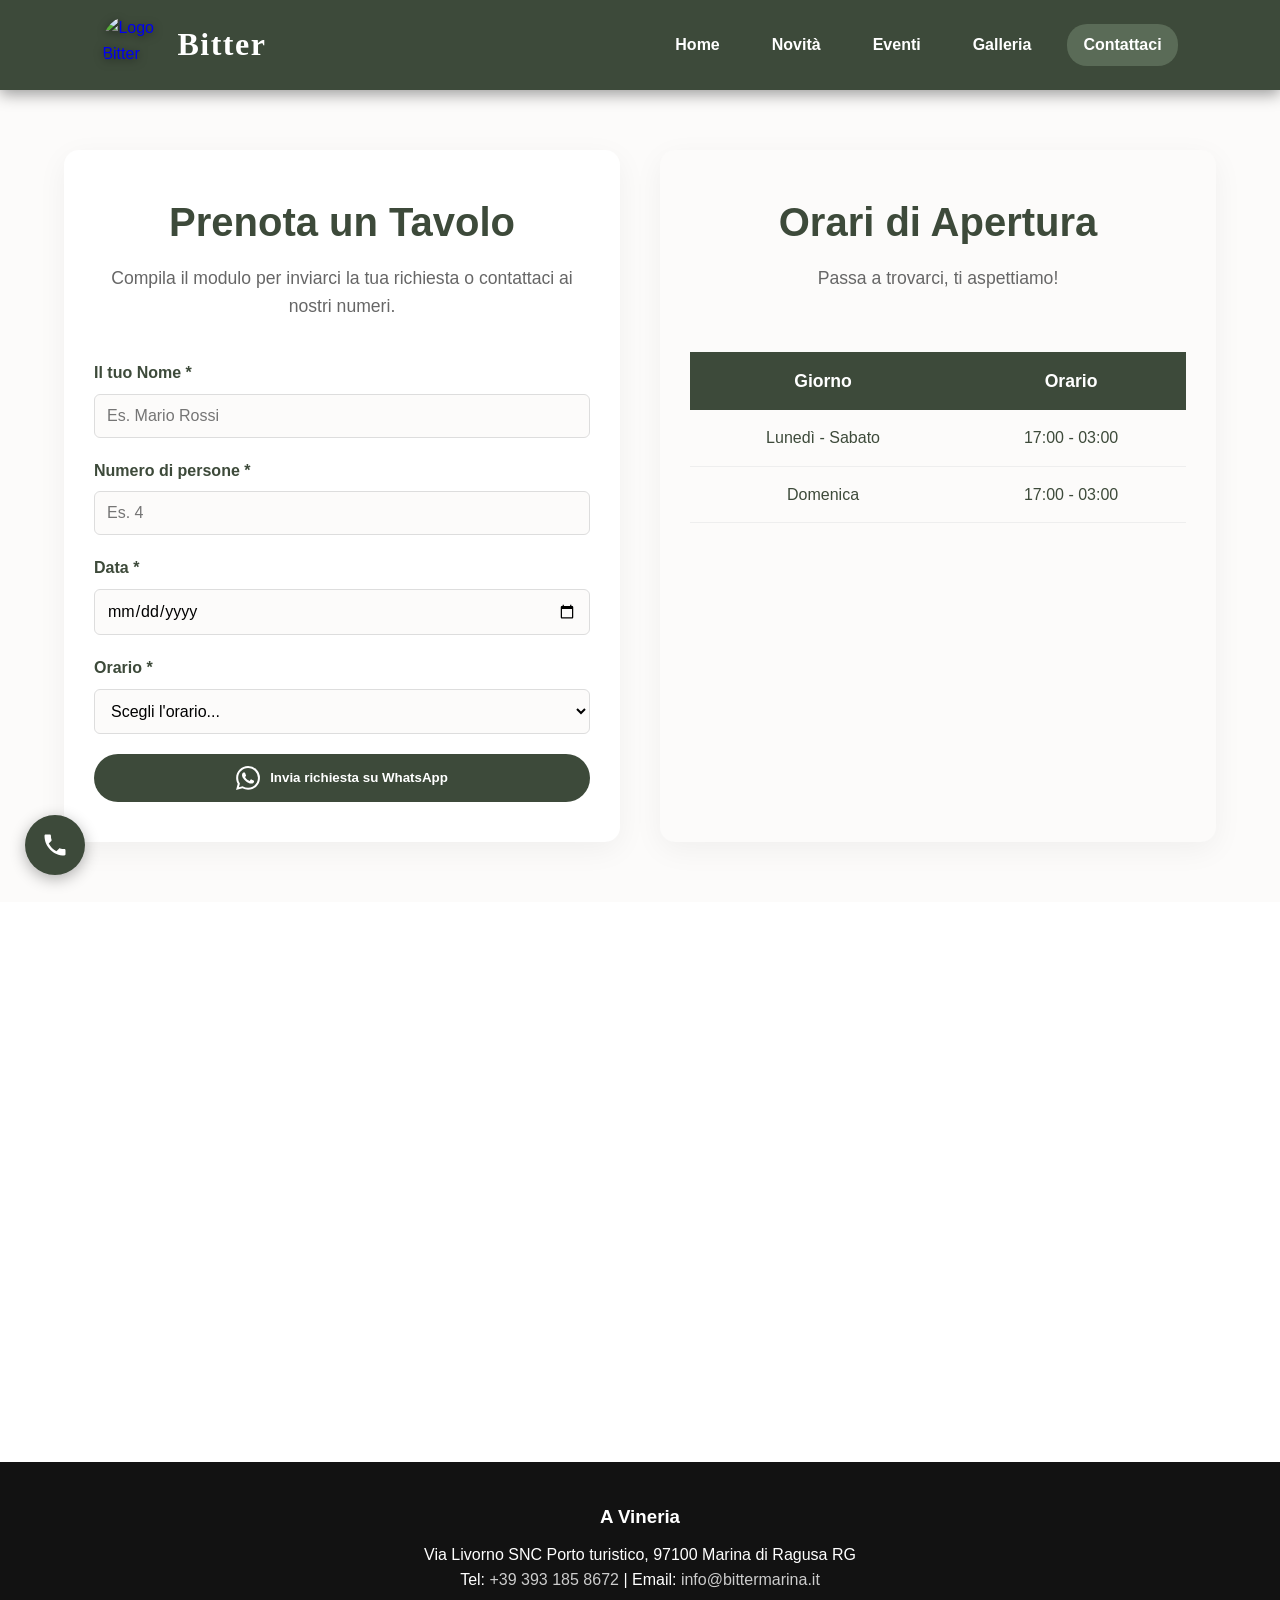
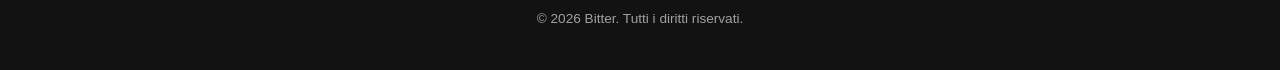
==== contatti.html @ 9932747b "ZoomEdit" ====
<!DOCTYPE html>
<html lang="it">

<head>
    <meta charset="UTF-8">
    <meta name="viewport" content="width=device-width, initial-scale=1.0">

    <title>Contatti | Bitter Marina di Ragusa</title>
    <meta name="description" content="Prenota il tuo tavolo o richiedi informazioni da Bitter a Marina di Ragusa.">
    <link rel="icon" href="img/icon.png" type="image/png">

    <link rel="stylesheet" href="style.css">
    <script src="script.js" defer></script>
</head>

<body>

    <header class="slim-header">
        <div class="header-overlay">
            <a href="index.html" class="logo-container" style="text-decoration: none;">
                <img src="img/logo.png" alt="Logo Bitter" class="logo" width="50" height="50">
                <h1>Bitter</h1>
            </a>

            <nav id="main-nav" role="navigation" aria-label="Menu principale">
                <a href="index.html">Home</a>
                <a href="index.html#novita">Novità</a>
                <a href="eventi.html">Eventi</a>
                <a href="index.html#galleria">Galleria</a>
                <a href="contatti.html" class="nav-highlight">Contattaci</a>
            </nav>
        </div>
    </header>

    <main id="main-content">

        <div class="contact-layout">
            <!-- SEZIONE CONTATTI & MODULO -->
            <section class="contact-section fade-in">
                <h2>Prenota un Tavolo</h2>
                <p class="section-subtitle">Compila il modulo per inviarci la tua richiesta o contattaci ai nostri
                    numeri.</p>

                <form id="wa-form" class="contact-form">
                    <div class="input-group">
                        <label for="wa-nome">Il tuo Nome *</label>
                        <input type="text" id="wa-nome" placeholder="Es. Mario Rossi" required aria-required="true">
                    </div>

                    <div class="input-group">
                        <label for="wa-persone">Numero di persone *</label>
                        <input type="number" id="wa-persone" min="1" max="20" placeholder="Es. 4" required
                            aria-required="true">
                    </div>

                    <div class="input-group">
                        <label for="wa-data">Data *</label>
                        <input type="date" id="wa-data" required aria-required="true">
                    </div>

                    <div class="input-group">
                        <label for="wa-orario">Orario *</label>
                        <select id="wa-orario" required aria-required="true">
                            <option value="" disabled selected>Scegli l'orario...</option>
                            <option value="17:00">17:00</option>
                            <option value="17:30">17:30</option>
                            <option value="18:00">18:00</option>
                            <option value="18:30">18:30</option>
                            <option value="19:00">19:00</option>
                            <option value="19:30">19:30</option>
                            <option value="20:00">20:00</option>
                            <option value="20:30">20:30</option>
                            <option value="21:00">21:00</option>
                            <option value="21:30">21:30</option>
                            <option value="22:00">22:00</option>
                            <option value="22:30">22:30</option>
                            <option value="23:00">23:00</option>
                            <option value="23:30">23:30</option>
                            <option value="00:00">00:00</option>
                            <option value="00:30">00:30</option>
                            <option value="01:00">01:00</option>
                            <option value="01:30">01:30</option>
                            <option value="02:00">02:00</option>
                            <option value="02:30">02:30</option>
                        </select>
                    </div>

                    <button type="submit" class="btn wa-btn">
                        <svg viewBox="0 0 24 24" width="24" height="24" fill="currentColor" aria-hidden="true">
                            <path
                                d="M17.472 14.382c-.297-.149-1.758-.867-2.03-.967-.273-.099-.471-.148-.67.15-.197.297-.767.966-.94 1.164-.173.199-.347.223-.644.075-.297-.15-1.255-.463-2.39-1.475-.883-.788-1.48-1.761-1.653-2.059-.173-.297-.018-.458.13-.606.134-.133.298-.347.446-.52.149-.174.198-.298.298-.497.099-.198.05-.371-.025-.52-.075-.149-.669-1.612-.916-2.207-.242-.579-.487-.5-.669-.51a12.8 12.8 0 0 0-.57-.01c-.198 0-.52.074-.792.372-.272.297-1.04 1.016-1.04 2.479 0 1.462 1.065 2.875 1.213 3.074.149.198 2.096 3.2 5.077 4.487.709.306 1.262.489 1.694.625.712.227 1.36.195 1.871.118.571-.085 1.758-.719 2.006-1.413.248-.694.248-1.289.173-1.413-.074-.124-.272-.198-.57-.347m-5.421 7.403h-.004a9.87 9.87 0 0 1-5.031-1.378l-.361-.214-3.741.982.998-3.648-.235-.374a9.86 9.86 0 0 1-1.51-5.26c.001-5.45 4.436-9.884 9.888-9.884 2.64 0 5.122 1.03 6.988 2.898a9.825 9.825 0 0 1 2.893 6.994c-.003 5.45-4.437 9.884-9.885 9.884m8.413-18.297A11.815 11.815 0 0 0 12.05 0C5.495 0 .16 5.335.157 11.892c0 2.096.547 4.142 1.588 5.945L.057 24l6.305-1.654a11.882 11.882 0 0 0 5.683 1.448h.005c6.554 0 11.89-5.335 11.893-11.893a11.821 11.821 0 0 0-3.48-8.413Z" />
                        </svg>
                        Invia richiesta su WhatsApp
                    </button>
                </form>
            </section>

            <!-- SEZIONE ORARI -->
            <section class="orari-section fade-in">
                <h2>Orari di Apertura</h2>
                <p class="section-subtitle">Passa a trovarci, ti aspettiamo!</p>

                <div class="table-container">
                    <table class="orari-table">
                        <thead>
                            <tr>
                                <th>Giorno</th>
                                <th>Orario</th>
                            </tr>
                        </thead>
                        <tbody>
                            <tr>
                                <td>Lunedì - Sabato</td>
                                <td>17:00 - 03:00</td>
                            </tr>
                            <tr>
                                <td>Domenica</td>
                                <td>17:00 - 03:00</td>
                            </tr>
                        </tbody>
                    </table>
                </div>
            </section>
        </div>

        <!-- Modale per gli avvisi -->
        <div id="custom-alert" class="modal-overlay" style="display: none;">
            <div class="modal-content">
                <h3 id="alert-title">Attenzione</h3>
                <p id="alert-message">Messaggio qui</p>
                <button id="close-alert" class="btn">Chiudi</button>
            </div>
        </div>

        <section class="map-section">
            <iframe src="https://www.google.com/maps?q=Via+Livorno+SNC+Porto+turistico,+97100+Marina+di+Ragusa+RG&output=embed"
                width="100%" height="400" style="border:0; display: block;" allowfullscreen="" loading="lazy"
                referrerpolicy="no-referrer-when-downgrade"
                title="Mappa posizione A Vineria, Via Livorno SNC Porto turistico, Marina di Ragusa">
            </iframe>
        </section>
    </main>

    <footer>
        <h3>A Vineria</h3>
        <p>Via Livorno SNC Porto turistico, 97100 Marina di Ragusa RG</p>
        <p>Tel: <a href="tel:+393931858672">+39 393 185 8672</a> | Email: <a
                href="mailto:info@bittermarina.it">info@bittermarina.it</a></p>
        <p class="copyright">© <span id="year"></span> Bitter. Tutti i diritti riservati.</p>
    </footer>

    <a href="tel:+393931858672" class="tel-floating" aria-label="Chiamaci ora">
        <svg viewBox="0 0 24 24" width="28" height="28" fill="currentColor">
            <path
                d="M6.62 10.79c1.44 2.83 3.76 5.14 6.59 6.59l2.2-2.2c.27-.27.67-.36 1.02-.24 1.12.37 2.33.57 3.57.57.55 0 1 .45 1 1V20c0 .55-.45 1-1 1-9.39 0-17-7.61-17-17 0-.55.45-1 1-1h3.5c.55 0 1 .45 1 1 0 1.25.2 2.45.57 3.57.11.35.03.74-.25 1.02l-2.2 2.2z" />
        </svg>
    </a>
</body>
<script>
    function setResponsiveZoom() {
        // Controlla se la larghezza dello schermo è quella di un mobile
        if (window.innerWidth <= 768) {
            document.body.style.transform = "scale(0.75)";
            document.body.style.transformOrigin = "0 0";
            // Aumenta la larghezza per compensare la riduzione dello zoom
            document.body.style.width = "133.33%";
        } else {
            // Ripristina per desktop
            document.body.style.transform = "none";
            document.body.style.width = "100%";
        }
    }

    // Esegue al caricamento e al ridimensionamento
    window.addEventListener('resize', setResponsiveZoom);
    window.addEventListener('load', setResponsiveZoom);
</script>
<script>document.getElementById('year').textContent = new Date().getFullYear();</script>
<script src="script.js" defer></script>
</html>
---- style.css ----
@view-transition {
    navigation: auto;
}

::view-transition-old(root) {
    animation: fade-out .25s ease;
}

::view-transition-new(root) {
    animation: fade-in .50s ease;
}

@keyframes fade-in {
    from {
        opacity: 0;
    }

    to {
        opacity: 1;
    }
}

@keyframes fade-out {
    from {
        opacity: 1;
    }

    to {
        opacity: 0;
    }
}

:root {
    --primary: #3d4a3a;
    --primary-hover: #2d382b;
    --secondary: #5a6b57;
    --secondary-hover: #465443;
    --bg-color: #fcfbfa;
    --text-dark: #3d4a3a;
    --whatsapp: #25D366;
    --whatsapp-hover: #128C7E;
}

html {
    scroll-behavior: smooth;
}

* {
    margin: 0;
    padding: 0;
    box-sizing: border-box;
    font-family: 'Segoe UI', Tahoma, Geneva, Verdana, sans-serif;
}

body {
    background-color: var(--bg-color);
    color: var(--text-dark);
    line-height: 1.6;
    overflow-x: hidden;
}

/* --- BARRA DI NAVIGAZIONE --- */
.header-overlay {
    position: fixed;
    top: 0;
    left: 0;
    width: 100%;
    padding: 15px 8%;
    display: flex;
    justify-content: space-between;
    align-items: center;
    background: var(--primary);
    backdrop-filter: blur(10px);
    z-index: 1000;
    box-shadow: 0 4px 15px rgba(0, 0, 0, 0.4);
    transition: all 0.3s ease;
}

.logo-container {
    display: flex;
    align-items: center;
    gap: 15px;
    z-index: 1001;
}

header img.logo {
    height: 60px;
    width: auto;
    object-fit: contain;
    filter: drop-shadow(0px 2px 4px rgba(0, 0, 0, 0.5));
    border-radius: 50%;
}

header h1 {
    color: #fff;
    font-size: clamp(1.2rem, 3vw, 2rem);
    font-weight: 700;
    letter-spacing: 1.5px;
    font-family: Georgia, 'Times New Roman', Times, serif;
}

nav {
    display: flex;
    align-items: center;
}

nav a {
    position: relative;
    margin-left: 20px;
    padding: 8px 16px;
    border-radius: 20px;
    color: #fff;
    text-decoration: none;
    font-weight: 600;
    transition: transform 0.3s ease, color 0.3s ease;
}

nav a::before {
    content: "";
    position: absolute;
    inset: 0;
    background: var(--secondary);
    border-radius: inherit;
    opacity: 0;
    transform: scale(0.85);
    transition: opacity 0.3s ease, transform 0.3s ease;
    z-index: -1;
}

nav a:hover {
    color: white;
    transform: scale(0.95);
}

nav a:hover::before,
.nav-highlight::before {
    opacity: 1;
    transform: scale(1);
}

.nav-highlight::before {
    background: var(--secondary);
}

/* --- HERO SECTION --- */
.main-header {
    width: 100%;
    min-height: 70vh;
    background: linear-gradient(rgba(0, 0, 0, 0.7), rgba(0, 0, 0, 0.5)), url('img/header.jpg') center/cover no-repeat;
    position: relative;
    display: flex;
    flex-direction: column;
    padding-top: 100px;
}

.slim-header {
    min-height: 10vh;
}

.hero-content {
    flex: 1;
    display: flex;
    flex-direction: column;
    justify-content: center;
    align-items: center;
    text-align: center;
    padding: 40px 5%;
    color: white;
}

.split-layout {
    display: flex;
    flex-direction: row;
    align-items: center;
    justify-content: space-between;
    max-width: 1200px;
    margin: 0 auto;
    width: 100%;
    gap: 3rem;
}

.hero-text {
    flex: 1;
    text-align: left;
    display: flex;
    flex-direction: column;
    align-items: flex-start;
}

.hero-text h2 {
    font-size: clamp(2.2rem, 5vw, 3.5rem);
    text-shadow: 2px 2px 10px rgba(0, 0, 0, 0.8);
    margin-bottom: 15px;
    font-family: Georgia, serif;
    line-height: 1.2;
}

.hero-text p {
    font-size: clamp(1rem, 2vw, 1.2rem);
    text-shadow: 1px 1px 5px rgba(0, 0, 0, 0.8);
    max-width: 600px;
    margin-bottom: 30px;
}

.booking-link {
    display: inline-block;
    transition: transform 0.3s ease;
}

.booking-link:hover {
    transform: scale(1.02);
}

.booking-img {
    max-width: 100%;
    height: auto;
    border-radius: 12px;
    box-shadow: 0 4px 15px rgba(0, 0, 0, 0.2);
}

.hero-icons {
    flex: 1;
    display: flex;
    flex-direction: column;
    gap: 1.8rem;
    align-items: center;
    width: 100%;
}

.hero-icon-link {
    display: flex;
    align-items: center;
    gap: 1.5rem;
    text-decoration: none;
    color: var(--bg-color);
    font-size: clamp(1rem, 2vw, 1.4rem);
    font-weight: bold;
    background: rgba(28, 28, 28, 0.7);
    padding: 1rem 2rem;
    border-radius: 50px;
    width: 100%;
    max-width: 350px;
    transition: all 0.3s ease;
    border: 1px solid var(--secondary);
}

.hero-icon-link:hover {
    transform: translateY(-5px);
    background: var(--primary);
    box-shadow: 0 8px 20px rgba(0, 0, 0, 0.3);
}

.hero-icon-link img {
    width: 50px;
    height: 50px;
    border-radius: 50%;
    object-fit: cover;
}

/* --- MODALE E BOTTONI --- */
.modal-overlay {
    position: fixed;
    top: 0;
    left: 0;
    width: 100%;
    height: 100%;
    background: rgba(0, 0, 0, 0.7);
    display: flex;
    justify-content: center;
    align-items: center;
    z-index: 2000;
}

.modal-content {
    background: white;
    padding: 30px;
    border-radius: 15px;
    text-align: center;
    max-width: 400px;
    width: 90%;
    box-shadow: 0 10px 30px rgba(0, 0, 0, 0.3);
    animation: fade-in 0.3s ease;
}

.modal-content h3 {
    color: var(--primary);
    margin-bottom: 15px;
}

.modal-content button {
    margin-top: 20px;
    width: 100%;
}

.btn {
    padding: 12px 28px;
    background: var(--primary);
    color: #fff;
    text-decoration: none;
    border-radius: 30px;
    font-weight: bold;
    display: inline-flex;
    justify-content: center;
    align-items: center;
    gap: 10px;
    border: none;
    cursor: pointer;
    transition: background 0.3s, transform 0.2s;
}

.btn:hover {
    transform: translateY(-3px);
}

.hero-btn {
    background: var(--secondary);
    color: var(--text-dark);
    font-size: 1.1rem;
}

.hero-btn:hover {
    background: var(--secondary-hover);
    color: #fff;
}

/* --- SEZIONI GENERICHE --- */
section {
    padding: 80px 5%;
    text-align: center;
    background: white;
}

section:nth-of-type(even) {
    background: var(--bg-color);
}

section h2 {
    color: var(--primary);
    font-size: clamp(1.8rem, 4vw, 2.5rem);
    margin-bottom: 10px;
}

.section-subtitle {
    color: #666;
    margin-bottom: 40px;
    font-size: clamp(1rem, 2vw, 1.1rem);
}

.services-grid,
.news-container {
    display: flex;
    gap: 30px;
    justify-content: center;
    flex-wrap: wrap;
}

.news-container {
    align-items: stretch;
}

.poster-wrapper {
    width: 100%;
    height: 380px;
    overflow: hidden;
    background-color: #1a1a1a;
}

.service-card,
.news-card {
    background: var(--bg-color);
    padding: 30px 20px;
    border-radius: 12px;
    flex: 1 1 300px;
    max-width: 400px;
    box-shadow: 0 4px 15px rgba(0, 0, 0, 0.05);
    transition: transform 0.3s ease, box-shadow 0.3s ease;
    border: 1px solid #eee;
}

.service-card:hover,
.news-card:hover {
    transform: translateY(-8px);
    box-shadow: 0 10px 25px rgba(0, 0, 0, 0.1);
}

.news-card {
    padding: 0;
    background: white;
    text-align: left;
    height: 100%;
    display: flex;
    flex-direction: column;
}

.service-icon {
    font-size: 3rem;
    margin-bottom: 15px;
}

.service-card h3 {
    color: var(--primary);
    margin-bottom: 10px;
}

.service-header {
    display: flex;
    gap: 20px;
    align-items: center;
    justify-content: center;
}

.event-poster {
    width: 100%;
    height: 100%;
    object-fit: cover;
    object-position: center top;
}

.news-details {
    padding: 25px;
    flex-grow: 1;
}

.news-date {
    display: inline-block;
    background: var(--secondary);
    color: white;
    font-size: 0.8rem;
    font-weight: bold;
    padding: 5px 12px;
    border-radius: 20px;
    margin-bottom: 10px;
    text-transform: uppercase;
}

.news-details h3 {
    font-size: 1.4rem;
    color: var(--primary);
    margin-bottom: 10px;
}

/* --- GALLERIA --- */
.slider-container {
    position: relative;
    display: flex;
    align-items: center;
    max-width: 100%;
    margin: 40px auto 0 auto;
}

.slider-wrapper {
    overflow: hidden;
    width: 100%;
    padding: 10px 0;
}

.slider-track {
    display: flex;
    gap: 20px;
    transition: transform 0.5s cubic-bezier(0.25, 1, 0.5, 1);
}

.slider-track img {
    width: calc((100% - 60px) / 4);
    flex-shrink: 0;
    height: 300px;
    object-fit: cover;
    border-radius: 12px;
    transition: transform 0.3s ease, box-shadow 0.3s ease;
}

.slider-track img:hover {
    transform: scale(1.03);
    box-shadow: 0 10px 20px rgba(0, 0, 0, 0.15);
}

.slider-btn {
    background: var(--primary);
    color: white;
    border: none;
    width: 45px;
    height: 45px;
    cursor: pointer;
    border-radius: 50%;
    position: absolute;
    z-index: 10;
    display: grid;
    place-items: center;
    box-shadow: 0 4px 10px rgba(0, 0, 0, 0.2);
}

.prev-btn {
    left: -15px;
}

.next-btn {
    right: -15px;
}

/* --- CONTATTI E ORARI --- */
.contact-layout {
    display: flex;
    flex-wrap: wrap;
    gap: 40px;
    padding: 60px 5%;
    justify-content: center;
    align-items: stretch;
}

.contact-section,
.orari-section {
    flex: 1 1 320px;
    max-width: 600px;
    text-align: center;
    background: white;
    padding: 40px 30px;
    border-radius: 15px;
    box-shadow: 0 8px 30px rgba(0, 0, 0, 0.05);
    display: flex;
    flex-direction: column;
}

.input-group {
    margin-bottom: 20px;
    text-align: left;
}

.input-group label {
    display: block;
    margin-bottom: 8px;
    font-weight: 600;
}

.input-group input,
.input-group select,
.input-group textarea {
    width: 100%;
    padding: 12px;
    border: 1px solid #ddd;
    border-radius: 6px;
    font-size: 1rem;
    background: var(--bg-color);
}

.input-group input:focus,
.input-group select:focus,
.input-group textarea:focus {
    outline: none;
    border-color: var(--primary);
    background: white;
}

.wa-btn {
    width: 100%;
    background: var(--primary);
    margin-top: auto;
}

.wa-btn:hover {
    background: var(--primary-hover);
}

.orari-table {
    width: 100%;
    border-collapse: collapse;
    margin-top: 20px;
}

.orari-table th {
    background-color: var(--primary);
    color: white;
    padding: 15px;
    font-size: 1.1rem;
}

.orari-table td {
    padding: 15px;
    border-bottom: 1px solid #eee;
    font-weight: 500;
}

.closed-day td {
    color: #b93a3a;
    font-weight: bold;
}

/* --- PAGINA MENU --- */
.menu-page {
    padding-top: 130px;
    padding-bottom: 4rem;
    max-width: 1250px;
    margin: 0 auto;
    background-color: transparent;
    padding-left: 5%;
    padding-right: 5%;
}

.menu-intro {
    text-align: center;
    background: rgba(255, 255, 255, 0.9);
    padding: 2.5rem 2rem;
    margin-bottom: 3.5rem;
    border-radius: 20px;
    box-shadow: 0 10px 30px rgba(0, 0, 0, 0.03);
    backdrop-filter: blur(10px);
}

.menu-intro h2 {
    font-size: clamp(2.2rem, 5vw, 3.2rem);
    color: var(--primary);
    margin-bottom: 0.5rem;
    font-family: Georgia, 'Times New Roman', Times, serif;
    letter-spacing: 1px;
    text-transform: uppercase;
}

.service-cover-note {
    font-size: 1.15rem;
    font-style: italic;
    color: var(--secondary);
    position: relative;
    display: inline-block;
    padding-bottom: 5px;
}

.service-cover-note::after {
    content: '';
    position: absolute;
    bottom: 0;
    left: 50%;
    transform: translateX(-50%);
    width: 50px;
    height: 2px;
    background: var(--secondary);
    border-radius: 2px;
}

.menu-category {
    margin-bottom: 4rem;
    padding: 2.5rem;
    border-radius: 20px;
    background: #ffffff;
    box-shadow: 0 15px 35px rgba(0, 0, 0, 0.04);
    border: 1px solid rgba(61, 74, 58, 0.08);
    position: relative;
}

.category-title {
    font-size: 2rem;
    color: var(--primary);
    padding-bottom: 1rem;
    margin-bottom: 1rem;
    text-align: left;
    font-family: Georgia, serif;
    position: relative;
    display: inline-block;
}

.category-title::after {
    content: '';
    position: absolute;
    bottom: 0;
    left: 0;
    width: 100%;
    height: 3px;
    background: linear-gradient(90deg, var(--primary) 0%, transparent 100%);
    border-radius: 3px;
}

.category-description {
    color: #666;
    margin-bottom: 2.5rem;
    text-align: left;
    font-size: 1.05rem;
    max-width: 800px;
    line-height: 1.7;
}

.menu-grid {
    display: grid;
    grid-template-columns: repeat(auto-fit, minmax(280px, 1fr));
    gap: 2rem;
}

.menu-card {
    background-color: #ffffff;
    border-radius: 16px;
    overflow: hidden;
    box-shadow: 0 8px 20px rgba(0, 0, 0, 0.05);
    border: 1px solid rgba(0, 0, 0, 0.03);
    display: flex;
    flex-direction: column;
    transition: all 0.4s cubic-bezier(0.175, 0.885, 0.32, 1.275);
    position: relative;
}

.menu-card:hover {
    transform: translateY(-8px);
    box-shadow: 0 15px 35px rgba(0, 0, 0, 0.12);
    border-color: rgba(90, 107, 87, 0.2);
}

.menu-img {
    width: 100%;
    height: 220px;
    object-fit: cover;
    transition: transform 0.6s ease;
}

.menu-card:hover .menu-img {
    transform: scale(1.08);
}

.menu-card-body {
    padding: 1.5rem;
    display: flex;
    flex-direction: column;
    justify-content: flex-start;
    flex-grow: 1;
    text-align: left;
    background: linear-gradient(to bottom, #ffffff 0%, #fcfbfa 100%);
}

.menu-card-header {
    display: flex;
    justify-content: space-between;
    align-items: flex-start;
    margin-bottom: 1rem;
    gap: 15px;
}

.menu-card-header h4 {
    font-size: 1.3rem;
    margin: 0;
    color: var(--primary);
    font-family: Georgia, serif;
    line-height: 1.3;
}

.menu-card-header .price {
    font-weight: 700;
    font-size: 1.1rem;
    color: #ffffff;
    background-color: var(--secondary);
    padding: 6px 14px;
    border-radius: 20px;
    box-shadow: 0 3px 10px rgba(90, 107, 87, 0.3);
    white-space: nowrap;
}

.ingredients {
    font-size: 0.95rem;
    color: #555;
    line-height: 1.6;
    margin: 0;
    border-top: 1px dashed rgba(0, 0, 0, 0.1);
    padding-top: 1rem;
    margin-top: auto;
}

/* --- FOOTER --- */
footer {
    background: #121212;
    color: #fff;
    text-align: center;
    padding: 40px 20px;
}

footer h3 {
    margin-bottom: 10px;
    color: white;
}

footer a {
    color: #ccc;
    text-decoration: none;
    transition: 0.3s;
}

footer a:hover {
    color: var(--secondary);
}

.social-links {
    margin: 20px 0;
    display: flex;
    justify-content: center;
    gap: 20px;
}

.social-links a {
    color: #fff;
}

.social-links a:hover {
    color: var(--secondary);
}

.copyright {
    margin-top: 15px;
    font-size: 0.85rem;
    opacity: 0.6;
}

/* --- CORNETTA TELEFONICA --- */
.tel-floating {
    position: fixed;
    bottom: 25px;
    left: 25px;
    background: var(--primary);
    color: white;
    width: 60px;
    height: 60px;
    border-radius: 50%;
    display: grid;
    place-items: center;
    box-shadow: 0 4px 15px rgba(0, 0, 0, 0.3);
    z-index: 1000;
    transition: transform 0.3s, background 0.3s;
}

.tel-floating:hover {
    transform: scale(1.1) rotate(-10deg);
    background: var(--primary-hover);
}

/* =========================================
   MEDIA QUERIES - RESPONSIVE DESIGN FIXATO
   ========================================= */

.hamburger {
    display: none;
    background: none;
    border: none;
    color: #fff;
    cursor: pointer;
    z-index: 1001;
}

/* Breakpoint 1: Tablet e Laptop Piccoli (max 992px) */
@media (max-width: 992px) {

    /* Fissa il problema della Hero schiacciata sui tablet */
    .split-layout {
        flex-direction: column;
        text-align: center;
        gap: 2.5rem;
    }

    .hero-text {
        align-items: center;
        text-align: center;
    }

    .hero-icon-link {
        width: 100%;
        max-width: 400px;
        justify-content: center;
    }

    /* Galleria a 2 colonne su tablet invece che 4 */
    .slider-track img {
        width: calc((100% - 20px) / 2);
    }
}

/* Breakpoint 2: Smartphone Orizzontali e Tablet Piccoli (max 768px) */
@media (max-width: 768px) {
    .hamburger {
        display: block;
    }

    #main-nav {
        position: fixed;
        top: 0;
        right: -100%;
        width: 100%;
        height: 100vh;
        background: rgba(28, 28, 28, 0.98);
        display: flex;
        flex-direction: column;
        justify-content: center;
        align-items: center;
        transition: right 0.4s cubic-bezier(0.4, 0, 0.2, 1);
        z-index: -1;
    }

    #main-nav.active {
        right: 0;
    }

    nav a {
        margin: 15px 0;
        font-size: 1.5rem;
    }

    .header-overlay {
        padding: 15px 5%;
    }

    /* Riduce i padding eccessivi per dare più spazio ai contenuti */
    section {
        padding: 60px 5%;
    }

    .contact-layout {
        padding: 30px 5%;
        gap: 30px;
    }

    /* Galleria a 1 colonna su smartphone */
    .slider-track img {
        width: 100%;
    }

    .prev-btn {
        left: 5px;
    }

    .next-btn {
        right: 5px;
    }

    /* Fix Menu Mobile */
    .menu-page {
        padding-top: 100px;
        padding-left: 4%;
        padding-right: 4%;
    }

    .menu-category {
        padding: 1.5rem;
        border-radius: 16px;
    }

    .menu-intro {
        padding: 1.5rem 1rem;
    }

    .category-title {
        font-size: 1.6rem;
    }

    .menu-card-header {
        flex-direction: column;
        /* Evita che titolo lungo e prezzo si sovrappongano */
        gap: 10px;
    }

    .menu-card-header .price {
        align-self: flex-start;
    }
}

/* Breakpoint 3: Smartphone Verticali Piccoli (max 480px) */
@media (max-width: 480px) {
    header h1 {
        font-size: 1.3rem;
        /* Evita rotture del logo/testo in alto */
    }

    .hero-text h2 {
        font-size: 2rem;
    }

    .btn {
        width: 100%;
        /* I bottoni prendono l'intera larghezza per essere cliccati facilmente */
        padding: 14px 20px;
    }

    .hero-icon-link {
        font-size: 1.1rem;
        padding: 0.8rem 1.5rem;
    }

    .contact-section,
    .orari-section {
        padding: 25px 15px;
    }

    .orari-table th,
    .orari-table td {
        padding: 10px;
        font-size: 0.95rem;
    }
}
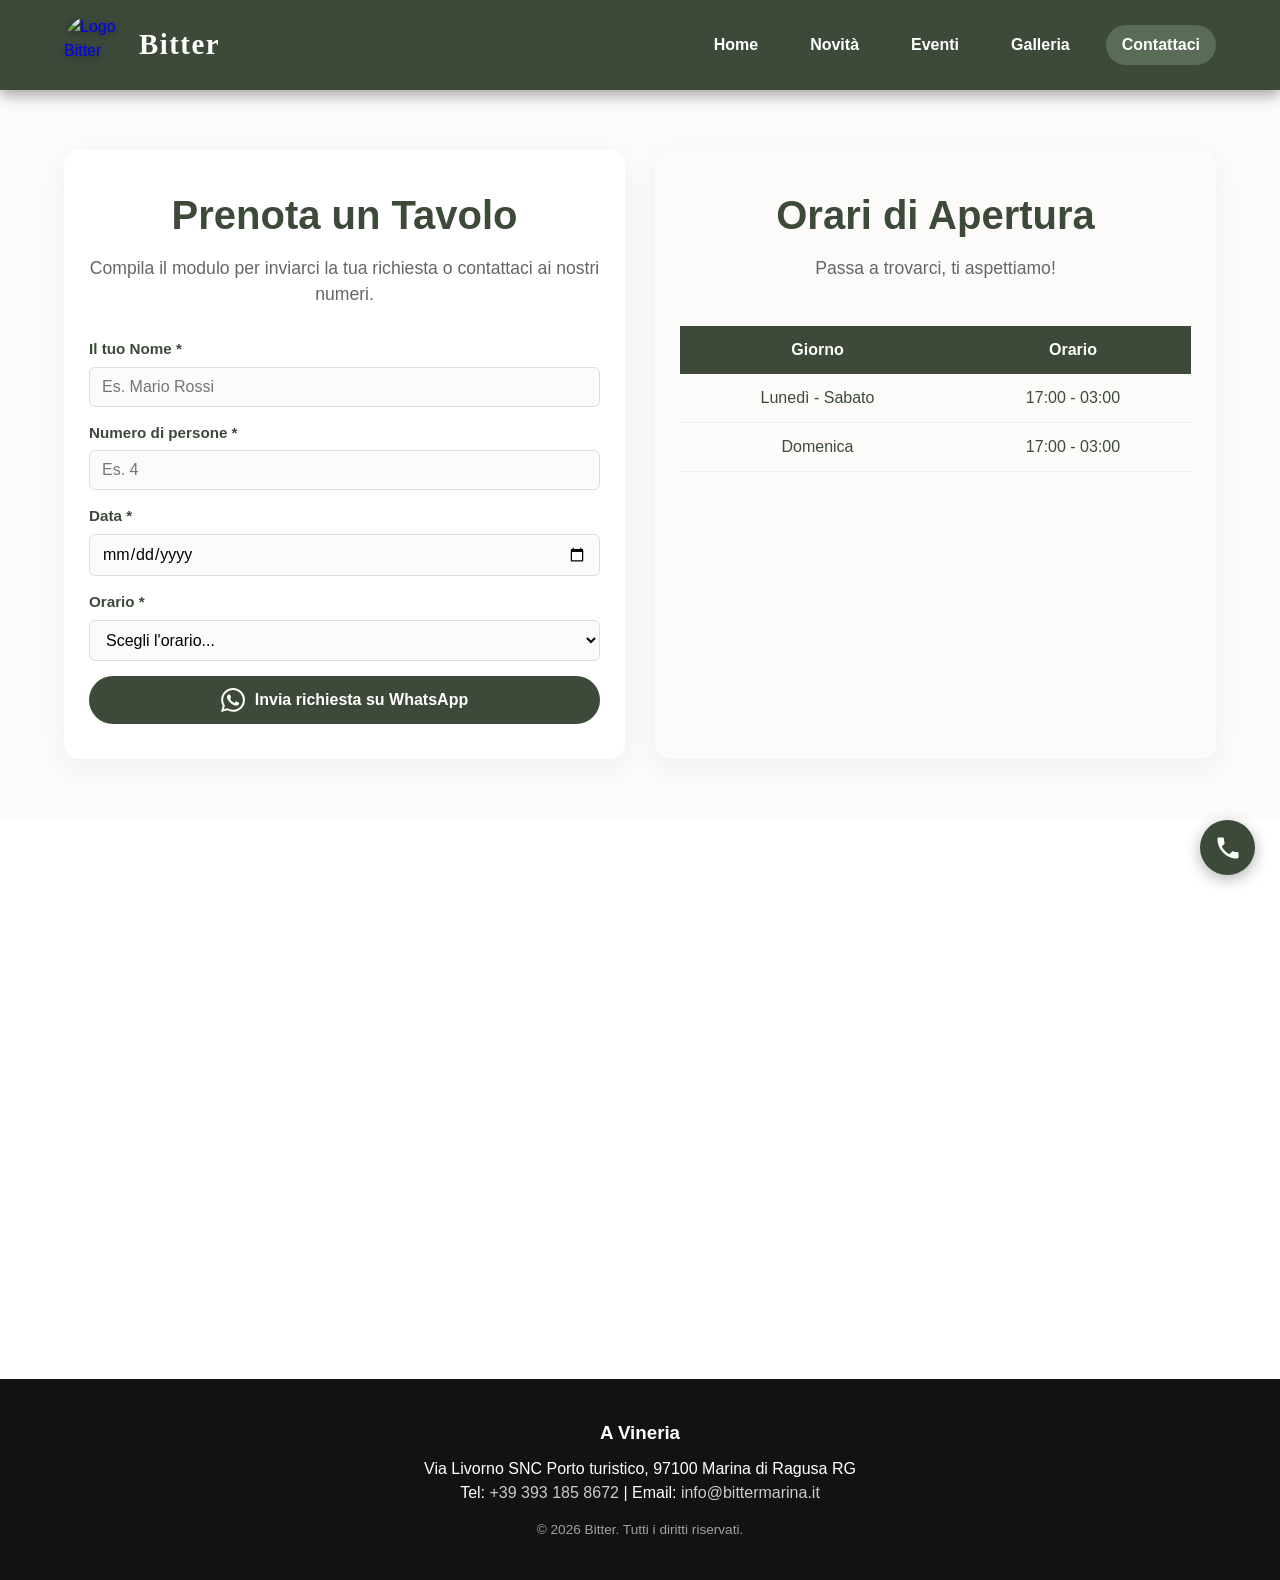
==== commit 205b2405: "editResponsivness" ====
--- a/contatti.html
+++ b/contatti.html
@@ -156,25 +156,7 @@
         </svg>
     </a>
 </body>
-<script>
-    function setResponsiveZoom() {
-        // Controlla se la larghezza dello schermo è quella di un mobile
-        if (window.innerWidth <= 768) {
-            document.body.style.transform = "scale(0.75)";
-            document.body.style.transformOrigin = "0 0";
-            // Aumenta la larghezza per compensare la riduzione dello zoom
-            document.body.style.width = "133.33%";
-        } else {
-            // Ripristina per desktop
-            document.body.style.transform = "none";
-            document.body.style.width = "100%";
-        }
-    }
 
-    // Esegue al caricamento e al ridimensionamento
-    window.addEventListener('resize', setResponsiveZoom);
-    window.addEventListener('load', setResponsiveZoom);
-</script>
 <script>document.getElementById('year').textContent = new Date().getFullYear();</script>
 <script src="script.js" defer></script>
 </html>
--- a/style.css
+++ b/style.css
@@ -43,6 +43,8 @@
 
 html {
     scroll-behavior: smooth;
+    font-size: 100%;
+    /* Resetta il font size base */
 }
 
 * {
@@ -55,8 +57,15 @@
 body {
     background-color: var(--bg-color);
     color: var(--text-dark);
-    line-height: 1.6;
+    line-height: 1.5;
     overflow-x: hidden;
+}
+
+img {
+    max-width: 100%;
+    height: auto;
+    display: block;
+    /* Previene lo spazio extra sotto le immagini */
 }
 
 /* --- BARRA DI NAVIGAZIONE --- */
@@ -65,7 +74,7 @@
     top: 0;
     left: 0;
     width: 100%;
-    padding: 15px 8%;
+    padding: 15px 5%;
     display: flex;
     justify-content: space-between;
     align-items: center;
@@ -93,7 +102,8 @@
 
 header h1 {
     color: #fff;
-    font-size: clamp(1.2rem, 3vw, 2rem);
+    font-size: clamp(1.2rem, 3vw, 1.8rem);
+    /* Ridotto il limite minimo per mobile */
     font-weight: 700;
     letter-spacing: 1.5px;
     font-family: Georgia, 'Times New Roman', Times, serif;
@@ -150,7 +160,7 @@
     position: relative;
     display: flex;
     flex-direction: column;
-    padding-top: 100px;
+    padding-top: 90px;
 }
 
 .slim-header {
@@ -188,7 +198,8 @@
 }
 
 .hero-text h2 {
-    font-size: clamp(2.2rem, 5vw, 3.5rem);
+    font-size: clamp(1.8rem, 5vw, 3.5rem);
+    /* Ridotto il limite minimo */
     text-shadow: 2px 2px 10px rgba(0, 0, 0, 0.8);
     margin-bottom: 15px;
     font-family: Georgia, serif;
@@ -196,7 +207,7 @@
 }
 
 .hero-text p {
-    font-size: clamp(1rem, 2vw, 1.2rem);
+    font-size: clamp(0.95rem, 2vw, 1.2rem);
     text-shadow: 1px 1px 5px rgba(0, 0, 0, 0.8);
     max-width: 600px;
     margin-bottom: 30px;
@@ -213,7 +224,6 @@
 
 .booking-img {
     max-width: 100%;
-    height: auto;
     border-radius: 12px;
     box-shadow: 0 4px 15px rgba(0, 0, 0, 0.2);
 }
@@ -222,7 +232,8 @@
     flex: 1;
     display: flex;
     flex-direction: column;
-    gap: 1.8rem;
+    gap: 1.5rem;
+    /* Gap ridotto leggermente per coesione */
     align-items: center;
     width: 100%;
 }
@@ -230,13 +241,13 @@
 .hero-icon-link {
     display: flex;
     align-items: center;
-    gap: 1.5rem;
+    gap: 1.2rem;
     text-decoration: none;
     color: var(--bg-color);
-    font-size: clamp(1rem, 2vw, 1.4rem);
+    font-size: clamp(1rem, 2vw, 1.3rem);
     font-weight: bold;
     background: rgba(28, 28, 28, 0.7);
-    padding: 1rem 2rem;
+    padding: 1rem 1.8rem;
     border-radius: 50px;
     width: 100%;
     max-width: 350px;
@@ -251,8 +262,8 @@
 }
 
 .hero-icon-link img {
-    width: 50px;
-    height: 50px;
+    width: 45px;
+    height: 45px;
     border-radius: 50%;
     object-fit: cover;
 }
@@ -293,7 +304,7 @@
 }
 
 .btn {
-    padding: 12px 28px;
+    padding: 12px 24px;
     background: var(--primary);
     color: #fff;
     text-decoration: none;
@@ -306,6 +317,7 @@
     border: none;
     cursor: pointer;
     transition: background 0.3s, transform 0.2s;
+    font-size: 1rem;
 }
 
 .btn:hover {
@@ -315,7 +327,6 @@
 .hero-btn {
     background: var(--secondary);
     color: var(--text-dark);
-    font-size: 1.1rem;
 }
 
 .hero-btn:hover {
@@ -336,14 +347,14 @@
 
 section h2 {
     color: var(--primary);
-    font-size: clamp(1.8rem, 4vw, 2.5rem);
+    font-size: clamp(1.5rem, 4vw, 2.5rem);
     margin-bottom: 10px;
 }
 
 .section-subtitle {
     color: #666;
-    margin-bottom: 40px;
-    font-size: clamp(1rem, 2vw, 1.1rem);
+    margin-bottom: 30px;
+    font-size: clamp(0.95rem, 2vw, 1.1rem);
 }
 
 .services-grid,
@@ -360,7 +371,8 @@
 
 .poster-wrapper {
     width: 100%;
-    height: 380px;
+    height: 300px;
+    /* Altezza ottimizzata */
     overflow: hidden;
     background-color: #1a1a1a;
 }
@@ -368,7 +380,7 @@
 .service-card,
 .news-card {
     background: var(--bg-color);
-    padding: 30px 20px;
+    padding: 25px 20px;
     border-radius: 12px;
     flex: 1 1 300px;
     max-width: 400px;
@@ -379,7 +391,7 @@
 
 .service-card:hover,
 .news-card:hover {
-    transform: translateY(-8px);
+    transform: translateY(-5px);
     box-shadow: 0 10px 25px rgba(0, 0, 0, 0.1);
 }
 
@@ -387,13 +399,12 @@
     padding: 0;
     background: white;
     text-align: left;
-    height: 100%;
     display: flex;
     flex-direction: column;
 }
 
 .service-icon {
-    font-size: 3rem;
+    font-size: 2.5rem;
     margin-bottom: 15px;
 }
 
@@ -404,7 +415,7 @@
 
 .service-header {
     display: flex;
-    gap: 20px;
+    gap: 15px;
     align-items: center;
     justify-content: center;
 }
@@ -417,7 +428,7 @@
 }
 
 .news-details {
-    padding: 25px;
+    padding: 20px;
     flex-grow: 1;
 }
 
@@ -425,16 +436,16 @@
     display: inline-block;
     background: var(--secondary);
     color: white;
-    font-size: 0.8rem;
+    font-size: 0.75rem;
     font-weight: bold;
-    padding: 5px 12px;
+    padding: 4px 10px;
     border-radius: 20px;
     margin-bottom: 10px;
     text-transform: uppercase;
 }
 
 .news-details h3 {
-    font-size: 1.4rem;
+    font-size: 1.25rem;
     color: var(--primary);
     margin-bottom: 10px;
 }
@@ -445,7 +456,7 @@
     display: flex;
     align-items: center;
     max-width: 100%;
-    margin: 40px auto 0 auto;
+    margin: 30px auto 0 auto;
 }
 
 .slider-wrapper {
@@ -463,7 +474,8 @@
 .slider-track img {
     width: calc((100% - 60px) / 4);
     flex-shrink: 0;
-    height: 300px;
+    height: 250px;
+    /* Ridotta da 300px per non risultare sproporzionata */
     object-fit: cover;
     border-radius: 12px;
     transition: transform 0.3s ease, box-shadow 0.3s ease;
@@ -478,8 +490,8 @@
     background: var(--primary);
     color: white;
     border: none;
-    width: 45px;
-    height: 45px;
+    width: 40px;
+    height: 40px;
     cursor: pointer;
     border-radius: 50%;
     position: absolute;
@@ -490,18 +502,18 @@
 }
 
 .prev-btn {
-    left: -15px;
+    left: -10px;
 }
 
 .next-btn {
-    right: -15px;
+    right: -10px;
 }
 
 /* --- CONTATTI E ORARI --- */
 .contact-layout {
     display: flex;
     flex-wrap: wrap;
-    gap: 40px;
+    gap: 30px;
     padding: 60px 5%;
     justify-content: center;
     align-items: stretch;
@@ -513,7 +525,7 @@
     max-width: 600px;
     text-align: center;
     background: white;
-    padding: 40px 30px;
+    padding: 35px 25px;
     border-radius: 15px;
     box-shadow: 0 8px 30px rgba(0, 0, 0, 0.05);
     display: flex;
@@ -521,21 +533,22 @@
 }
 
 .input-group {
-    margin-bottom: 20px;
+    margin-bottom: 15px;
     text-align: left;
 }
 
 .input-group label {
     display: block;
-    margin-bottom: 8px;
+    margin-bottom: 6px;
     font-weight: 600;
+    font-size: 0.95rem;
 }
 
 .input-group input,
 .input-group select,
 .input-group textarea {
     width: 100%;
-    padding: 12px;
+    padding: 10px 12px;
     border: 1px solid #ddd;
     border-radius: 6px;
     font-size: 1rem;
@@ -563,18 +576,18 @@
 .orari-table {
     width: 100%;
     border-collapse: collapse;
-    margin-top: 20px;
+    margin-top: 15px;
 }
 
 .orari-table th {
     background-color: var(--primary);
     color: white;
-    padding: 15px;
-    font-size: 1.1rem;
+    padding: 12px;
+    font-size: 1rem;
 }
 
 .orari-table td {
-    padding: 15px;
+    padding: 12px;
     border-bottom: 1px solid #eee;
     font-weight: 500;
 }
@@ -586,7 +599,7 @@
 
 /* --- PAGINA MENU --- */
 .menu-page {
-    padding-top: 130px;
+    padding-top: 120px;
     padding-bottom: 4rem;
     max-width: 1250px;
     margin: 0 auto;
@@ -598,15 +611,15 @@
 .menu-intro {
     text-align: center;
     background: rgba(255, 255, 255, 0.9);
-    padding: 2.5rem 2rem;
-    margin-bottom: 3.5rem;
+    padding: 2rem 1.5rem;
+    margin-bottom: 3rem;
     border-radius: 20px;
     box-shadow: 0 10px 30px rgba(0, 0, 0, 0.03);
     backdrop-filter: blur(10px);
 }
 
 .menu-intro h2 {
-    font-size: clamp(2.2rem, 5vw, 3.2rem);
+    font-size: clamp(2rem, 5vw, 3rem);
     color: var(--primary);
     margin-bottom: 0.5rem;
     font-family: Georgia, 'Times New Roman', Times, serif;
@@ -615,7 +628,7 @@
 }
 
 .service-cover-note {
-    font-size: 1.15rem;
+    font-size: 1.05rem;
     font-style: italic;
     color: var(--secondary);
     position: relative;
@@ -636,8 +649,8 @@
 }
 
 .menu-category {
-    margin-bottom: 4rem;
-    padding: 2.5rem;
+    margin-bottom: 3rem;
+    padding: 2rem;
     border-radius: 20px;
     background: #ffffff;
     box-shadow: 0 15px 35px rgba(0, 0, 0, 0.04);
@@ -646,9 +659,9 @@
 }
 
 .category-title {
-    font-size: 2rem;
+    font-size: 1.75rem;
     color: var(--primary);
-    padding-bottom: 1rem;
+    padding-bottom: 0.8rem;
     margin-bottom: 1rem;
     text-align: left;
     font-family: Georgia, serif;
@@ -669,53 +682,52 @@
 
 .category-description {
     color: #666;
-    margin-bottom: 2.5rem;
+    margin-bottom: 2rem;
     text-align: left;
-    font-size: 1.05rem;
+    font-size: 0.95rem;
     max-width: 800px;
-    line-height: 1.7;
 }
 
 .menu-grid {
     display: grid;
-    grid-template-columns: repeat(auto-fit, minmax(280px, 1fr));
-    gap: 2rem;
+    grid-template-columns: repeat(auto-fit, minmax(260px, 1fr));
+    /* Ridotto da 280px */
+    gap: 1.5rem;
+    /* Ridotto per evitare un layout dispersivo */
 }
 
 .menu-card {
     background-color: #ffffff;
-    border-radius: 16px;
+    border-radius: 12px;
     overflow: hidden;
     box-shadow: 0 8px 20px rgba(0, 0, 0, 0.05);
     border: 1px solid rgba(0, 0, 0, 0.03);
     display: flex;
     flex-direction: column;
-    transition: all 0.4s cubic-bezier(0.175, 0.885, 0.32, 1.275);
-    position: relative;
+    transition: all 0.4s ease;
 }
 
 .menu-card:hover {
-    transform: translateY(-8px);
-    box-shadow: 0 15px 35px rgba(0, 0, 0, 0.12);
+    transform: translateY(-5px);
+    box-shadow: 0 12px 25px rgba(0, 0, 0, 0.1);
     border-color: rgba(90, 107, 87, 0.2);
 }
 
 .menu-img {
     width: 100%;
-    height: 220px;
+    height: 200px;
     object-fit: cover;
     transition: transform 0.6s ease;
 }
 
 .menu-card:hover .menu-img {
-    transform: scale(1.08);
+    transform: scale(1.05);
 }
 
 .menu-card-body {
-    padding: 1.5rem;
+    padding: 1.25rem;
     display: flex;
     flex-direction: column;
-    justify-content: flex-start;
     flex-grow: 1;
     text-align: left;
     background: linear-gradient(to bottom, #ffffff 0%, #fcfbfa 100%);
@@ -725,36 +737,36 @@
     display: flex;
     justify-content: space-between;
     align-items: flex-start;
-    margin-bottom: 1rem;
-    gap: 15px;
+    margin-bottom: 0.8rem;
+    gap: 10px;
 }
 
 .menu-card-header h4 {
-    font-size: 1.3rem;
+    font-size: 1.15rem;
     margin: 0;
     color: var(--primary);
     font-family: Georgia, serif;
-    line-height: 1.3;
+    line-height: 1.2;
 }
 
 .menu-card-header .price {
     font-weight: 700;
-    font-size: 1.1rem;
+    font-size: 1rem;
     color: #ffffff;
     background-color: var(--secondary);
-    padding: 6px 14px;
+    padding: 4px 12px;
     border-radius: 20px;
     box-shadow: 0 3px 10px rgba(90, 107, 87, 0.3);
     white-space: nowrap;
 }
 
 .ingredients {
-    font-size: 0.95rem;
+    font-size: 0.9rem;
     color: #555;
-    line-height: 1.6;
+    line-height: 1.5;
     margin: 0;
     border-top: 1px dashed rgba(0, 0, 0, 0.1);
-    padding-top: 1rem;
+    padding-top: 0.8rem;
     margin-top: auto;
 }
 
@@ -806,11 +818,13 @@
 .tel-floating {
     position: fixed;
     bottom: 25px;
-    left: 25px;
+    right: 25px;
+    /* Spostata a destra per ergonomia mobile standard */
+    left: auto;
     background: var(--primary);
     color: white;
-    width: 60px;
-    height: 60px;
+    width: 55px;
+    height: 55px;
     border-radius: 50%;
     display: grid;
     place-items: center;
@@ -825,7 +839,7 @@
 }
 
 /* =========================================
-   MEDIA QUERIES - RESPONSIVE DESIGN FIXATO
+   MEDIA QUERIES - IL VERO RESPONSIVE
    ========================================= */
 
 .hamburger {
@@ -837,10 +851,8 @@
     z-index: 1001;
 }
 
-/* Breakpoint 1: Tablet e Laptop Piccoli (max 992px) */
+/* TABLET (max 992px) */
 @media (max-width: 992px) {
-
-    /* Fissa il problema della Hero schiacciata sui tablet */
     .split-layout {
         flex-direction: column;
         text-align: center;
@@ -858,13 +870,12 @@
         justify-content: center;
     }
 
-    /* Galleria a 2 colonne su tablet invece che 4 */
     .slider-track img {
         width: calc((100% - 20px) / 2);
     }
 }
 
-/* Breakpoint 2: Smartphone Orizzontali e Tablet Piccoli (max 768px) */
+/* SMARTPHONE (max 768px) */
 @media (max-width: 768px) {
     .hamburger {
         display: block;
@@ -891,26 +902,22 @@
 
     nav a {
         margin: 15px 0;
-        font-size: 1.5rem;
-    }
-
-    .header-overlay {
-        padding: 15px 5%;
-    }
-
-    /* Riduce i padding eccessivi per dare più spazio ai contenuti */
+        font-size: 1.3rem;
+    }
+
+    /* Riduzione massiccia dei padding per far respirare il layout senza ingigantirlo */
     section {
-        padding: 60px 5%;
+        padding: 45px 5%;
     }
 
     .contact-layout {
-        padding: 30px 5%;
-        gap: 30px;
-    }
-
-    /* Galleria a 1 colonna su smartphone */
+        padding: 20px 5%;
+        gap: 20px;
+    }
+
     .slider-track img {
         width: 100%;
+        height: 220px;
     }
 
     .prev-btn {
@@ -921,30 +928,29 @@
         right: 5px;
     }
 
-    /* Fix Menu Mobile */
+    /* Ottimizzazione Menu Page */
     .menu-page {
-        padding-top: 100px;
-        padding-left: 4%;
-        padding-right: 4%;
+        padding-top: 90px;
     }
 
     .menu-category {
-        padding: 1.5rem;
-        border-radius: 16px;
+        padding: 1.25rem;
+        border-radius: 12px;
+        margin-bottom: 2rem;
     }
 
     .menu-intro {
         padding: 1.5rem 1rem;
+        margin-bottom: 2rem;
     }
 
     .category-title {
-        font-size: 1.6rem;
+        font-size: 1.4rem;
     }
 
     .menu-card-header {
         flex-direction: column;
-        /* Evita che titolo lungo e prezzo si sovrappongano */
-        gap: 10px;
+        gap: 8px;
     }
 
     .menu-card-header .price {
@@ -952,36 +958,44 @@
     }
 }
 
-/* Breakpoint 3: Smartphone Verticali Piccoli (max 480px) */
+/* SMARTPHONE PICCOLI (max 480px) */
 @media (max-width: 480px) {
     header h1 {
-        font-size: 1.3rem;
-        /* Evita rotture del logo/testo in alto */
+        font-size: 1.1rem;
+    }
+
+    .hero-content {
+        padding: 20px 5%;
     }
 
     .hero-text h2 {
-        font-size: 2rem;
+        font-size: 1.8rem;
+    }
+
+    .hero-icon-link {
+        font-size: 1rem;
+        padding: 0.8rem 1.2rem;
+        gap: 1rem;
+    }
+
+    .hero-icon-link img {
+        width: 35px;
+        height: 35px;
     }
 
     .btn {
         width: 100%;
-        /* I bottoni prendono l'intera larghezza per essere cliccati facilmente */
-        padding: 14px 20px;
-    }
-
-    .hero-icon-link {
-        font-size: 1.1rem;
-        padding: 0.8rem 1.5rem;
+        padding: 12px 15px;
     }
 
     .contact-section,
     .orari-section {
-        padding: 25px 15px;
+        padding: 20px 15px;
     }
 
     .orari-table th,
     .orari-table td {
-        padding: 10px;
-        font-size: 0.95rem;
+        padding: 8px;
+        font-size: 0.9rem;
     }
 }
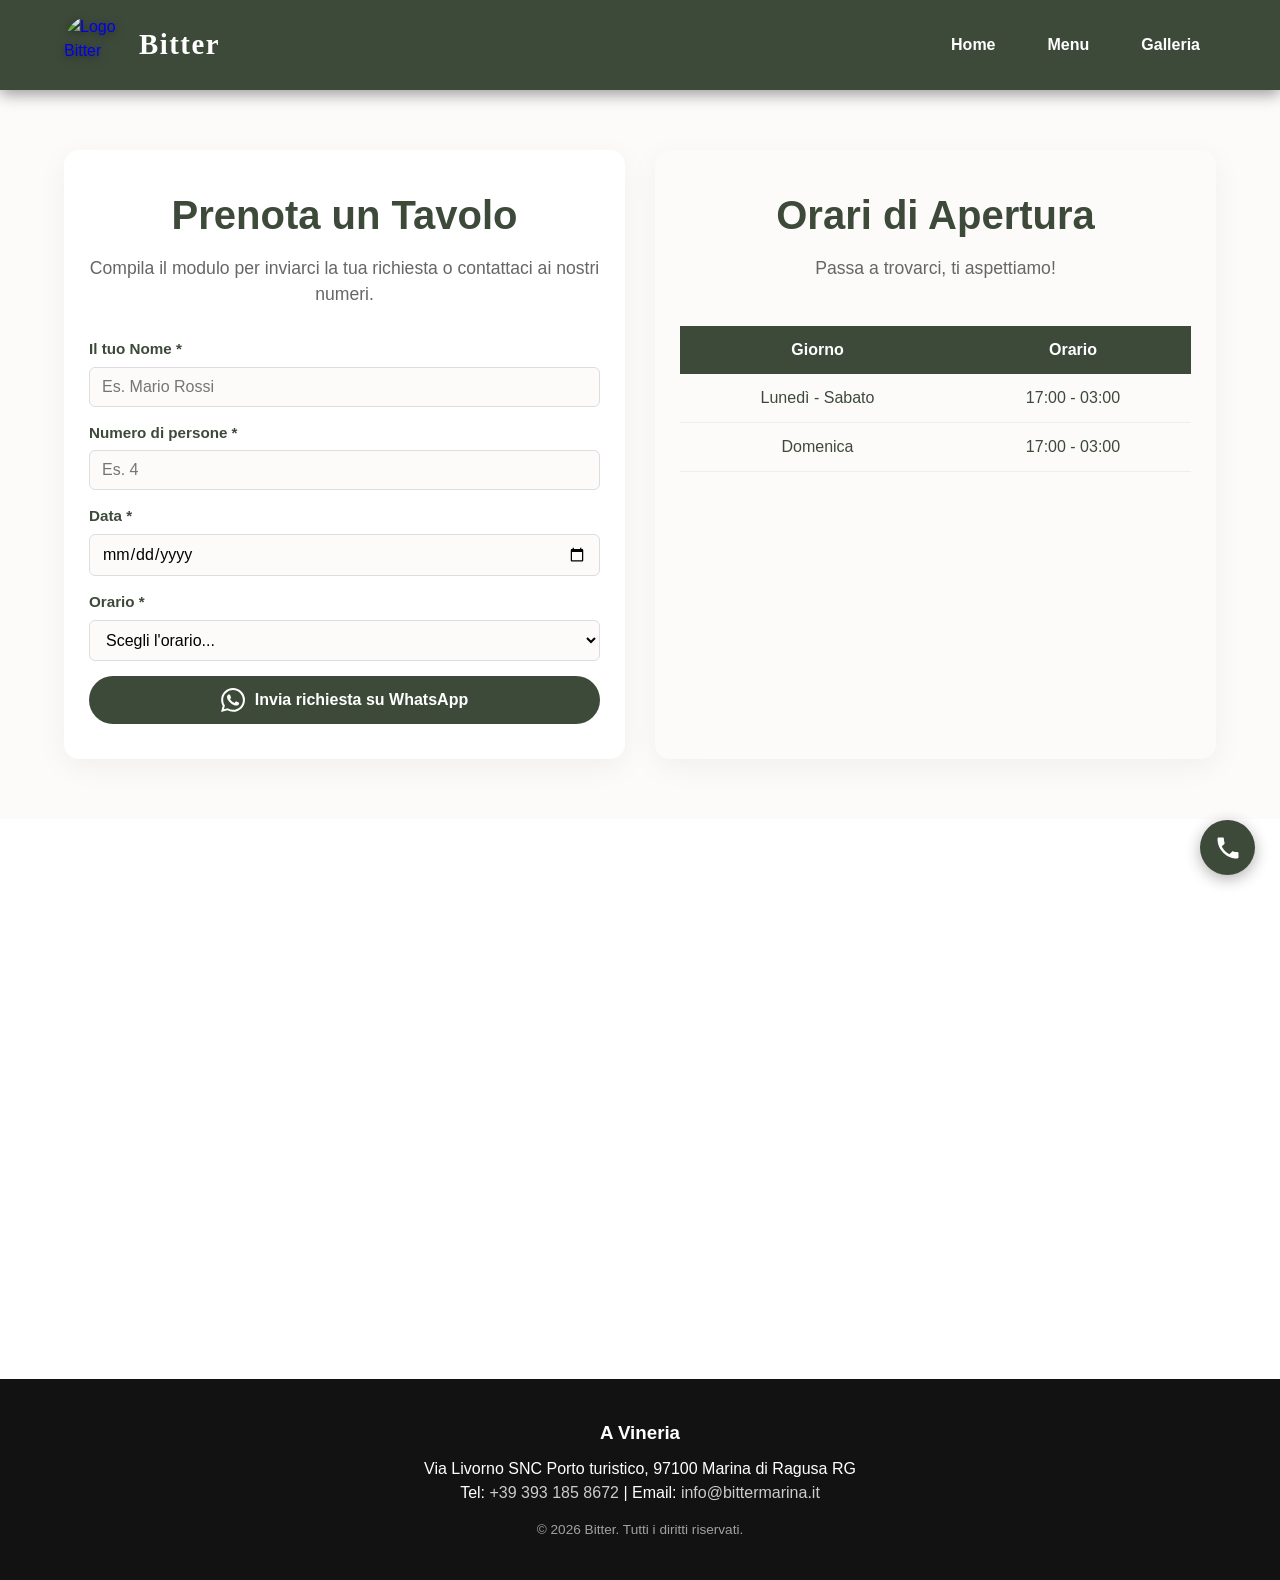
==== commit 4a35b1e8: "A bit of news" ====
--- a/contatti.html
+++ b/contatti.html
@@ -21,13 +21,17 @@
                 <img src="img/logo.png" alt="Logo Bitter" class="logo" width="50" height="50">
                 <h1>Bitter</h1>
             </a>
-
+        
+            <button class="hamburger" aria-expanded="false" aria-label="Apri menu principale" aria-controls="main-nav">
+                <svg viewBox="0 0 24 24" width="30" height="30" fill="currentColor" aria-hidden="true">
+                    <path d="M3 18h18v-2H3v2zm0-5h18v-2H3v2zm0-7v2h18V6H3z" />
+                </svg>
+            </button>
+        
             <nav id="main-nav" role="navigation" aria-label="Menu principale">
                 <a href="index.html">Home</a>
-                <a href="index.html#novita">Novità</a>
-                <a href="eventi.html">Eventi</a>
-                <a href="index.html#galleria">Galleria</a>
-                <a href="contatti.html" class="nav-highlight">Contattaci</a>
+                <a href="menu.html">Menu</a>
+                <a href="#galleria">Galleria</a>
             </nav>
         </div>
     </header>
--- a/style.css
+++ b/style.css
@@ -838,6 +838,73 @@
     background: var(--primary-hover);
 }
 
+/* --- STILE CARDS CON IMMAGINI --- */
+.social-img-wrapper {
+    width: 100%;
+    height: 180px;
+    /* Altezza fissa per uniformità */
+    overflow: hidden;
+    border-radius: 10px;
+    margin-bottom: 15px;
+}
+
+.social-img {
+    width: 100%;
+    height: 100%;
+    object-fit: cover;
+    /* Mantiene le proporzioni senza deformare */
+    transition: transform 0.5s ease;
+}
+
+.social-card:hover .social-img {
+    transform: scale(1.08);
+    /* Effetto zoom elegante */
+}
+
+.social-section {
+    background: var(--bg-color);
+    padding: 60px 5%;
+    text-align: center;
+}
+
+.social-cards {
+    display: flex;
+    justify-content: center;
+    gap: 30px;
+    flex-wrap: wrap;
+    margin-top: 30px;
+}
+
+.social-card {
+    background: white;
+    padding: 20px;
+    border-radius: 15px;
+    width: 100%;
+    max-width: 350px;
+    text-decoration: none;
+    color: var(--text-dark);
+    box-shadow: 0 4px 15px rgba(0, 0, 0, 0.05);
+    transition: transform 0.3s ease, box-shadow 0.3s ease;
+    display: flex;
+    flex-direction: column;
+}
+
+.social-card h3 {
+    color: var(--primary);
+    margin-bottom: 5px;
+}
+
+.social-link-btn {
+    display: inline-block;
+    margin-top: auto;
+    padding: 10px 20px;
+    background: var(--primary);
+    color: white;
+    border-radius: 20px;
+    font-size: 0.9rem;
+    font-weight: bold;
+}
+
 /* =========================================
    MEDIA QUERIES - IL VERO RESPONSIVE
    ========================================= */
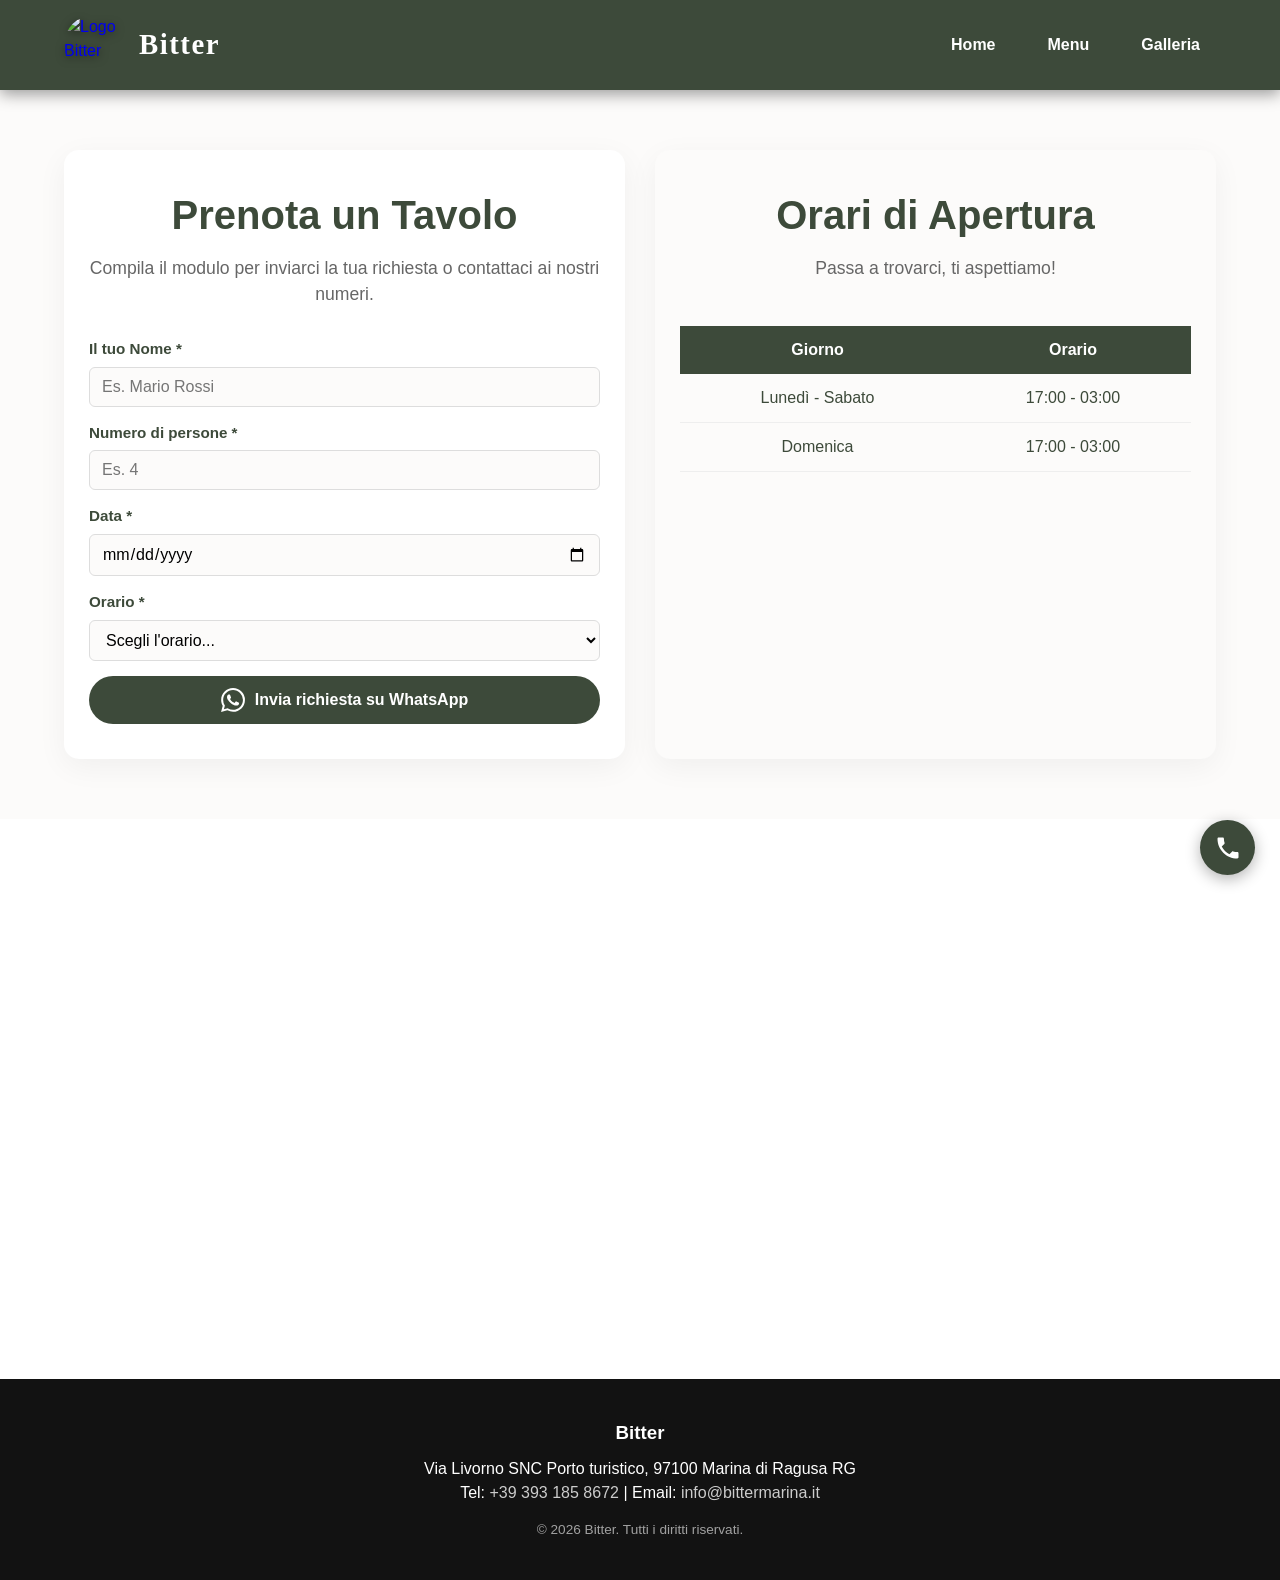
==== commit 6876d795: "fixNome" ====
--- a/contatti.html
+++ b/contatti.html
@@ -10,7 +10,6 @@
     <link rel="icon" href="img/icon.png" type="image/png">
 
     <link rel="stylesheet" href="style.css">
-    <script src="script.js" defer></script>
 </head>
 
 <body>
@@ -27,11 +26,11 @@
                     <path d="M3 18h18v-2H3v2zm0-5h18v-2H3v2zm0-7v2h18V6H3z" />
                 </svg>
             </button>
-        
+            
             <nav id="main-nav" role="navigation" aria-label="Menu principale">
                 <a href="index.html">Home</a>
                 <a href="menu.html">Menu</a>
-                <a href="#galleria">Galleria</a>
+                <a href="index.html#galleria">Galleria</a>
             </nav>
         </div>
     </header>
@@ -146,7 +145,7 @@
     </main>
 
     <footer>
-        <h3>A Vineria</h3>
+        <h3>Bitter</h3>
         <p>Via Livorno SNC Porto turistico, 97100 Marina di Ragusa RG</p>
         <p>Tel: <a href="tel:+393931858672">+39 393 185 8672</a> | Email: <a
                 href="mailto:info@bittermarina.it">info@bittermarina.it</a></p>
